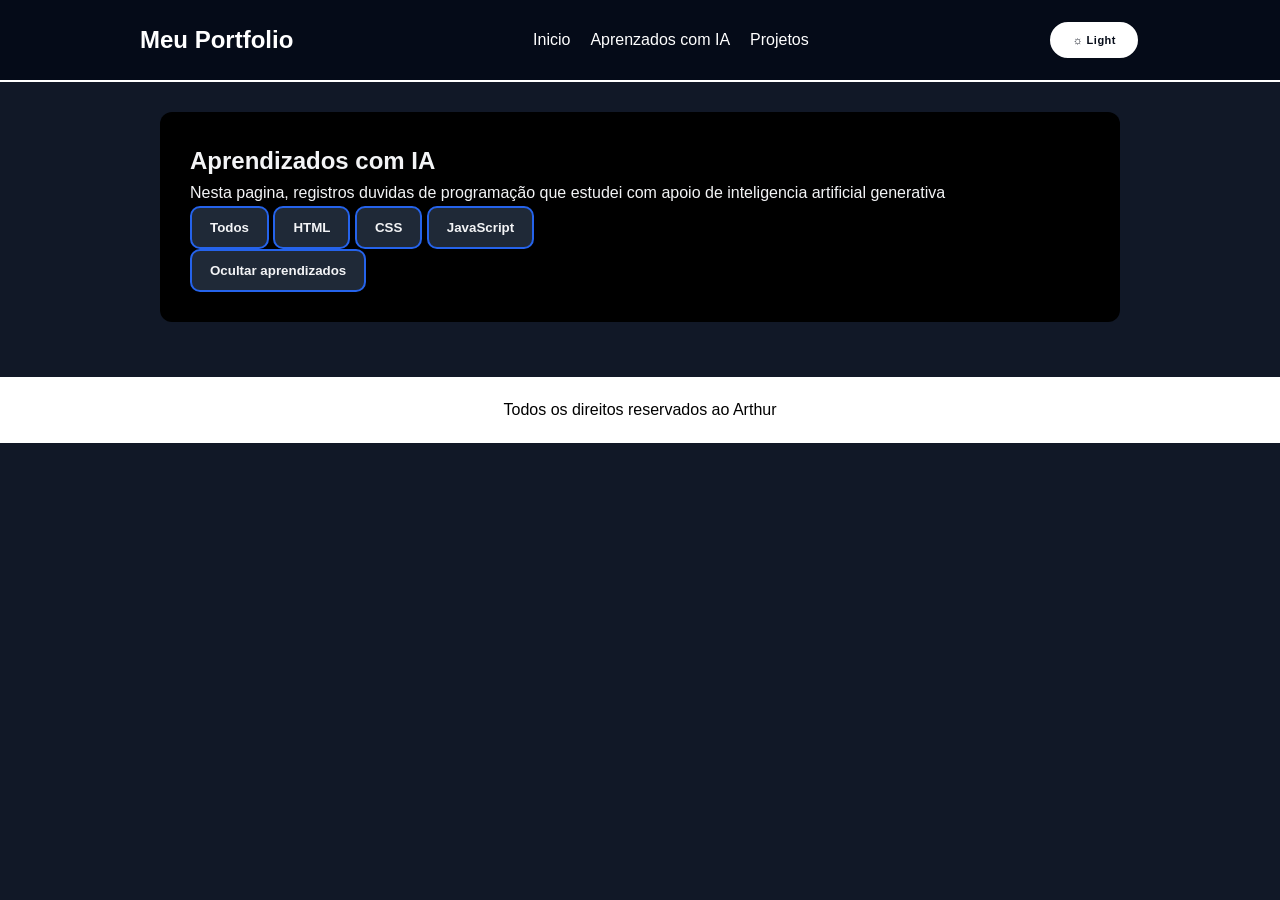
==== aprendizados.html @ 37878d1a "Portfolio-Senai" ====
<!DOCTYPE html>
<html lang="pt-BR">
<head>
    <meta charset="UTF-8">
    <meta name="viewport" content="width=device-width, initial-scale=1.0">
    <title>Aprendizados com IA</title>
    <link rel="stylesheet" href="style.css">
</head>
<body>
    <header>
        <nav>
            <h1>Meu Portfolio</h1>

            <ul>
                <li><a href="index.html">Inicio</a></li>
                <li><a href="aprendizados.html">Aprenzados com IA</a></li>
                <li><a href="projetos.html">Projetos</a></li>
            </ul>
             <button id="temaBtn" onclick="trocarTema()">
                ☼ Light
            </button>
        </nav>
    </header>

    <main>
        <section>
            <h2>Aprendizados com IA</h2>
            <P>Nesta pagina, registros duvidas de programação que estudei com apoio de inteligencia artificial generativa</P>
            
            <p id="contadoraprendizados"></p>
            
            <div class="filtros">
                <button onclick="filtrarAprendizados('Todos')">Todos</button>
                <button onclick="filtrarAprendizados('HTML')">HTML</button>
                <button onclick="filtrarAprendizados('CSS')">CSS</button>
                <button onclick="filtrarAprendizados('JavaScript')">JavaScript</button>
            </div>
            
            <button onclick="mostrarOcultarAprendizados()" id="botaoaprendizados">
                Ocultar aprendizados
            </button>
            <div id="listaAprendizados" class="cards-aprendizados"></div>
        </section>
    </main>

    <footer>
        <p>Todos os direitos reservados ao Arthur</p>
    </footer>

    <script src="script.js"></script>

</body>
</html>
---- style.css ----
/* Reiniciando formatação */
*{
    margin: 0;
    padding: 0;
    box-sizing: border-box;
}

body{
    font-family: Arial, Helvetica, sans-serif;
    background-color:  #111827;
    color:#f3f4f6;
    line-height: 1.6;
}

header{
    background-color: #050b18;
    color: white;
    padding: 20px;
    border-bottom: 2px solid white;
}

.foto-perfil{
    width: 160px;
    height: 160px;
    border-radius: 50%;
    margin: 20px;
    border: 4px solid #111827;
}

nav{
    max-width: 1000px;
    display: flex;
    margin: 0 auto;
    justify-content: space-between;
    align-items: center;
    flex-wrap: wrap;
}

nav.h1{
    font-size: 28px;
}

nav ul{
    list-style: none;
    display: flex;
    gap: 20px;
    flex-wrap: wrap;
}

nav a{
    color: white;
    text-decoration: none;
    transition: 0.3s;
}

nav a:hover{
    color: #2563eb;
}

main{
    max-width: 1000px;
    margin: 0 auto;
    padding: 30px 20px;
}

section{
    background-color: black;
    margin-bottom: 25px;
    padding: 30px;
    border-radius: 12px;
}

.banner{
    text-align: center;
    padding: 50px 30px;
}

.banner h2{
    font-size: 32px;
    margin-bottom: 15px;
}

.banner p{
    margin-bottom: 20px;
}

button{
    background-color: #1f2937;
    color: #f3f4f6;
    padding: 12px 18px;
    border: 2px solid #2563eb;
    border-radius: 10px;
    cursor: pointer;
    font-weight: bold;
    transition: 0.3s;
}

button:hover{
    background-color: #2563eb;
    transform: scale(1.05);
}

.icone-tecnologia{
    width: 60px;
    height: 60px;  
    margin-bottom: 10px;
}

.icone-css{
    width: 60px;
    height: 60px;
    margin-bottom: 10px;
}

.icone-java{
      width: 60px;
    height: 60px;
    margin-bottom: 10px;
}
  
.cards,
.projetos{
    display: grid;
    grid-template-columns: repeat(2,1fr);
    gap: 20px;
}

.card,
.projeto{
    background-color: #f9fafb;
    padding: 20px;
    border-left: 5px solid #2563eb;
    border-radius: 8px;
}

.card {
    display: flex;
    align-items: center;
    gap: 15px;
}

.card h3,
.card p,
.projeto h3,
.projeto p{
    color: black;
    margin-bottom: 10px;
}

#contato a{
    color: #2563eb;
}

footer{
    text-align: center;
    background-color: white;
    color: black;
    padding: 20px;
}

@media(max-width: 700px){
    nav{
        flex-direction: column;
        gap: 15px;
    }

    nav ul{
        justify-content: center;
    }

    .cards{
        grid-template-columns: 1fr;
    }

    .banner h2{
        font-size: 26px;
    }
}

/* =========================
   LIGHT MODE
========================= */

.light-mode{
    background-color: #f3f4f6;
    color: #111827;
}

.light-mode header{
    background-color: white;
    color: #050b18;
    border-bottom: 2px solid #050b18;
}

/* Links no modo claro */
.light-mode nav a{
    color: #111827;
}

.light-mode nav a:hover{
    color: #2563eb;
}

/* SEÇÕES */
.light-mode section{
    background-color: white;
    color: #111827;
    box-shadow: 0 2px 8px rgba(0,0,0,0.08);
}

/* CARDS */
.light-mode .card,
.light-mode .projeto{
    background-color: #f9fafb;
    color: #111827;
}

/* FOOTER */
.light-mode footer{
    background-color: white;
    color: #111827;
    border-top: 2px solid #2563eb;
}

/* =========================
   BOTÃO TEMA
========================= */


/* SITE DARK -> botão claro */
#temaBtn{
    background-color: white;
    color: #050b18;
    border: 2px solid #050b18;
    padding: 12px 24px;
    border-radius: 40px;
    cursor: pointer;
    font-weight: bold;
    font-size: 18px;
    transition: 0.3s;
}

/* Hover */
#temaBtn:hover{
    transform: scale(1.05);
}

/* SITE LIGHT -> botão escuro */
.light-mode #temaBtn{
    background-color: #050b18;
    color: white;
    border: 2px solid #050b18;
}

#temaBtn{
    font-size: 11px;
    letter-spacing: 0.5px;
    padding: 12px 22px;
}

#sobre p{
    text-align: justify;
    margin-bottom: 20px;
    line-height: 1.8;
}

/* =========================
   PÁGINA PROJETOS
========================= */

.projeto{
    margin-top: 30px;
    padding: 30px;
}

.projeto h3{
    margin-bottom: 20px;
}

.projeto p{
    line-height: 1.8;
}

/* =========================
   TEXTO DA PÁGINA PROJETOS
========================= */

#projetos h2{
    margin-bottom: 20px;
}

#projetos p{
    margin-bottom: 25px;
    line-height: 1.8;
}

#projetos h3{
    margin-bottom: 20px;
    margin-top: 30px;
}
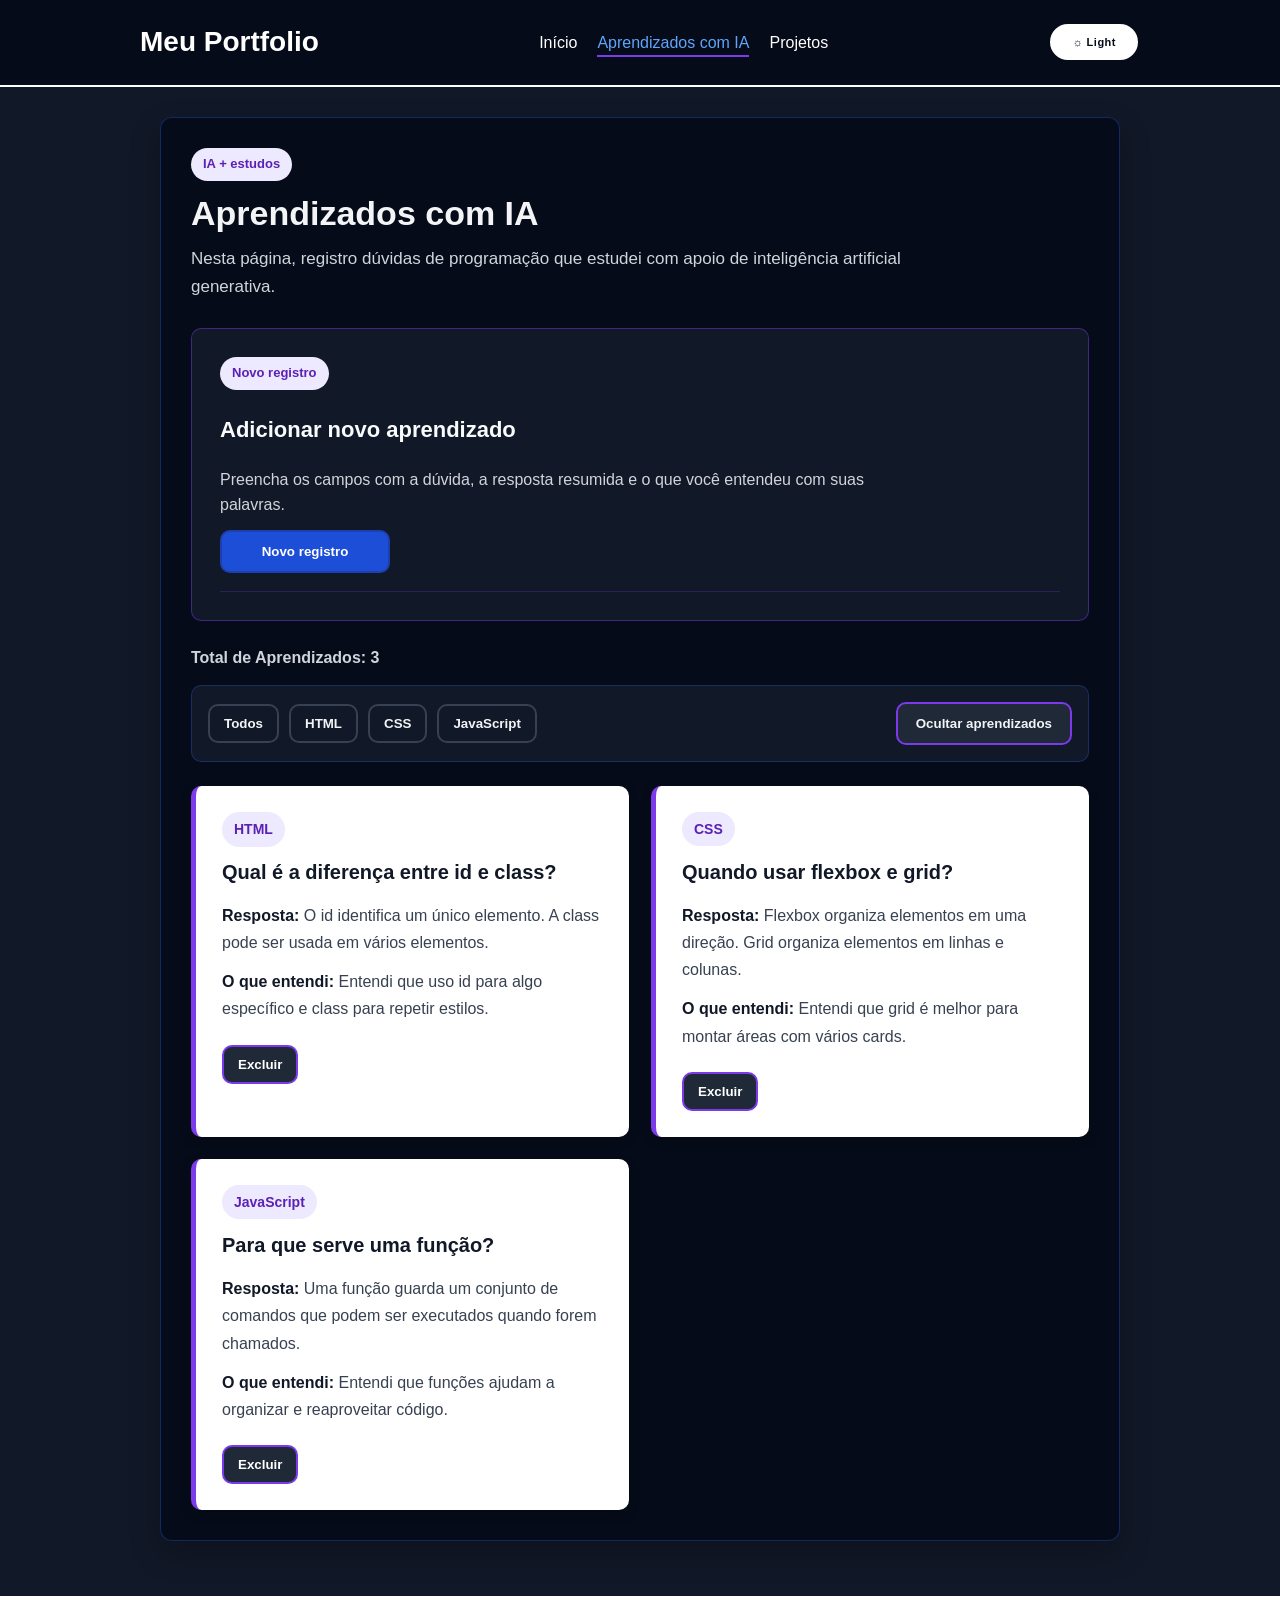
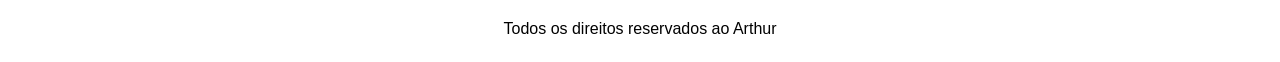
==== commit c9782bc1: "Atualizações do dia: ajustes em aprendizados, layout e estilo" ====
--- a/aprendizados.html
+++ b/aprendizados.html
@@ -1,44 +1,98 @@
-<!DOCTYPE html>
+﻿<!DOCTYPE html>
 <html lang="pt-BR">
+
 <head>
     <meta charset="UTF-8">
     <meta name="viewport" content="width=device-width, initial-scale=1.0">
     <title>Aprendizados com IA</title>
     <link rel="stylesheet" href="style.css">
 </head>
+
 <body>
     <header>
         <nav>
             <h1>Meu Portfolio</h1>
 
             <ul>
-                <li><a href="index.html">Inicio</a></li>
-                <li><a href="aprendizados.html">Aprenzados com IA</a></li>
+                <li><a href="index.html">Início</a></li>
+                <li><a href="aprendizados.html">Aprendizados com IA</a></li>
                 <li><a href="projetos.html">Projetos</a></li>
             </ul>
-             <button id="temaBtn" onclick="trocarTema()">
+
+            <button id="temaBtn" onclick="trocarTema()">
                 ☼ Light
             </button>
         </nav>
     </header>
 
     <main>
-        <section>
-            <h2>Aprendizados com IA</h2>
-            <P>Nesta pagina, registros duvidas de programação que estudei com apoio de inteligencia artificial generativa</P>
+        <section class="pagina-aprendizados">
+            <div class="cabecalho-aprendizados">
+                <span class="etiqueta-pagina">IA + estudos</span>
+                <h2>Aprendizados com IA</h2>
+                <p>Nesta página, registro dúvidas de programação que estudei com apoio de inteligência artificial generativa.</p>
+            </div>
+
+            <form class="form-aprendizado" onsubmit="return adicionarAprendizado(event)">
+                <div class="cabecalho-form">
+                    <span class="etiqueta-pagina">Novo registro</span>
+                    <h3>Adicionar novo aprendizado</h3>
+                    <p>Preencha os campos com a dúvida, a resposta resumida e o que você entendeu com suas palavras.</p>
+                    <button type="button" id="botaoNovoRegistro" onclick="alternarFormularioAprendizado()">
+                        Novo registro
+                    </button>
+                </div>
+
+                <div id="camposAprendizado" class="campos-aprendizado oculto-form">
+                    <div class="campo-form">
+                        <label for="tema">Tema</label>
+                        <select id="tema" required>
+                            <option value="">Selecione</option>
+                            <option value="HTML">HTML</option>
+                            <option value="CSS">CSS</option>
+                            <option value="JavaScript">JavaScript</option>
+                        </select>
+                    </div>
+
+                    <div class="campo-form">
+                        <label for="pergunta">Pergunta</label>
+                        <input type="text" id="pergunta" placeholder="Digite sua dúvida" required>
+                    </div>
+
+                    <div class="campo-form campo-form-completo">
+                        <label for="resposta">Resposta resumida</label>
+                        <textarea id="resposta" placeholder="Resumo da resposta da IA" required></textarea>
+                    </div>
+
+                    <div class="campo-form campo-form-completo">
+                        <label for="entendimento">O que eu entendi</label>
+                        <textarea id="entendimento" placeholder="Explique com as suas palavras" required></textarea>
+                    </div>
+
+                    <p id="feedbackFormulario" class="feedback-form" aria-live="polite"></p>
+
+                    <div class="acoes-form">
+                        <button type="submit">Adicionar aprendizado</button>
+                        <button type="button" class="botao-secundario" onclick="limparFormularioAprendizado()">Limpar campos</button>
+                    </div>
+                </div>
+            </form>
+
+            <p id="contadorAprendizados"></p>
             
-            <p id="contadoraprendizados"></p>
-            
-            <div class="filtros">
-                <button onclick="filtrarAprendizados('Todos')">Todos</button>
-                <button onclick="filtrarAprendizados('HTML')">HTML</button>
-                <button onclick="filtrarAprendizados('CSS')">CSS</button>
-                <button onclick="filtrarAprendizados('JavaScript')">JavaScript</button>
+            <div class="barra-aprendizados">
+                <div class="filtros">
+                    <button onclick="filtrarAprendizados('Todos')">Todos</button>
+                    <button onclick="filtrarAprendizados('HTML')">HTML</button>
+                    <button onclick="filtrarAprendizados('CSS')">CSS</button>
+                    <button onclick="filtrarAprendizados('JavaScript')">JavaScript</button>
+                </div>
+                
+                <button onclick="mostrarOcultarAprendizados()" id="botaoAprendizados">
+                    Ocultar aprendizados
+                </button>
             </div>
-            
-            <button onclick="mostrarOcultarAprendizados()" id="botaoaprendizados">
-                Ocultar aprendizados
-            </button>
+
             <div id="listaAprendizados" class="cards-aprendizados"></div>
         </section>
     </main>
@@ -48,6 +102,6 @@
     </footer>
 
     <script src="script.js"></script>
+</body>
 
-</body>
-</html>+</html>
--- a/style.css
+++ b/style.css
@@ -36,7 +36,7 @@
     flex-wrap: wrap;
 }
 
-nav.h1{
+nav h1{
     font-size: 28px;
 }
 
@@ -55,6 +55,12 @@
 
 nav a:hover{
     color: #2563eb;
+}
+
+nav a.ativo{
+    color: #60a5fa;
+    border-bottom: 2px solid #7c3aeb;
+    padding-bottom: 4px;
 }
 
 main{
@@ -92,12 +98,18 @@
     border-radius: 10px;
     cursor: pointer;
     font-weight: bold;
-    transition: 0.3s;
-}
-
-button:hover{
+    box-shadow: 0 0 0 rgba(37, 99, 235, 0);
+    transition: background-color 0.3s, border-color 0.3s, color 0.3s, transform 0.3s, box-shadow 0.3s;
+}
+
+button:hover,
+button:focus-visible{
     background-color: #2563eb;
-    transform: scale(1.05);
+    color: #ffffff;
+    border-color: #60a5fa;
+    transform: translateY(-3px) scale(1.03);
+    box-shadow: 0 10px 22px rgba(37, 99, 235, 0.35);
+    outline: none;
 }
 
 .icone-tecnologia{
@@ -147,6 +159,523 @@
     margin-bottom: 10px;
 }
 
+.cards-aprendizados {
+    display: grid;
+    grid-template-columns: repeat(2, 1fr);
+    gap: 22px;
+    margin-top: 24px;
+}
+
+.aprendizado{
+    background-color: #ffffff;
+    color: #111827;
+    padding: 26px;
+    border-radius: 10px;
+    border-left: 5px solid #7c3aeb;
+    box-shadow: 0 4px 12px rgba(0,0,0,0.16);
+}
+
+.aprendizado span{
+    display: inline-block;
+    background-color: #ede9fe;
+    color: #5b21b6;
+    padding: 6px 12px;
+    border-radius: 20px;
+    font-size: 14px;
+    font-weight: bold;
+    margin-bottom: 10px;
+}
+
+.aprendizado h3{
+    color: #111827;
+    font-size: 20px;
+    margin-bottom: 14px;
+}
+
+.aprendizado p{
+    color: #374151;
+    font-size: 16px;
+    line-height: 1.7;
+    margin-bottom: 12px;
+}
+
+.aprendizado strong{
+    color: #111827;
+}
+
+.botao-excluir{
+    margin-top: 10px;
+    background-color: #1f2937;
+    border-color: #7c3aeb;
+    color: #ffffff;
+    padding: 10px 14px;
+}
+
+.botao-excluir:hover,
+.botao-excluir:focus-visible{
+    background-color: #7c3aeb;
+    border-color: #a78bfa;
+    box-shadow: 0 10px 22px rgba(124, 58, 235, 0.32);
+}
+
+/* =========================
+   PÁGINA APRENDIZADOS
+========================= */
+
+.pagina-aprendizados{
+    background-color: #050b18;
+    border: 1px solid rgba(37, 99, 235, 0.35);
+    box-shadow: 0 12px 30px rgba(0,0,0,0.25);
+}
+
+.cabecalho-aprendizados{
+    max-width: 760px;
+    margin-bottom: 28px;
+}
+
+.etiqueta-pagina{
+    display: inline-block;
+    background-color: #ede9fe;
+    color: #5b21b6;
+    padding: 6px 12px;
+    border-radius: 20px;
+    font-size: 13px;
+    font-weight: bold;
+    margin-bottom: 12px;
+}
+
+.cabecalho-aprendizados h2{
+    font-size: 34px;
+    line-height: 1.2;
+    margin-bottom: 12px;
+}
+
+.cabecalho-aprendizados p{
+    color: #d1d5db;
+    font-size: 17px;
+}
+
+.form-aprendizado{
+    display: grid;
+    grid-template-columns: repeat(2, 1fr);
+    gap: 18px;
+    background-color: #111827;
+    padding: 28px;
+    border: 1px solid rgba(124, 58, 235, 0.45);
+    border-radius: 10px;
+    margin-bottom: 24px;
+}
+
+.cabecalho-form{
+    grid-column: 1 / -1;
+    display: grid;
+    grid-template-columns: minmax(220px, 0.7fr) 1fr;
+    align-items: end;
+    gap: 12px 24px;
+    padding-bottom: 18px;
+    border-bottom: 1px solid rgba(124, 58, 235, 0.25);
+}
+
+.cabecalho-form .etiqueta-pagina{
+    grid-column: 1 / -1;
+    justify-self: start;
+    width: fit-content;
+    margin-bottom: 10px;
+}
+
+.cabecalho-form h3{
+    grid-column: 1 / -1;
+    color: #f9fafb;
+    font-size: 22px;
+    margin-bottom: 8px;
+}
+
+.cabecalho-form p{
+    grid-column: 1 / -1;
+    color: #d1d5db;
+    max-width: 680px;
+    margin: 0;
+}
+
+#botaoNovoRegistro{
+    grid-column: 1 / 2;
+    justify-self: start;
+    align-self: start;
+    min-width: 170px;
+    padding: 12px 18px;
+    background-color: #1d4ed8;
+    border-color: #1e40af;
+    color: #ffffff;
+}
+
+#botaoNovoRegistro:hover,
+#botaoNovoRegistro:focus-visible{
+    background-color: #1e40af;
+    border-color: #2563eb;
+}
+
+.campo-form{
+    display: flex;
+    flex-direction: column;
+    gap: 8px;
+}
+
+.campos-aprendizado{
+    grid-column: 1 / -1;
+    display: grid;
+    grid-template-columns: repeat(2, 1fr);
+    gap: 18px;
+}
+
+.oculto-form{
+    display: none;
+}
+
+.campo-form-completo,
+.acoes-form{
+    grid-column: 1 / -1;
+}
+
+.form-aprendizado label{
+    color: #d1d5db;
+    font-size: 14px;
+    font-weight: bold;
+}
+
+.form-aprendizado input,
+.form-aprendizado select,
+.form-aprendizado textarea{
+    width: 100%;
+    background-color: #f9fafb;
+    color: #111827;
+    border: 2px solid transparent;
+    border-radius: 8px;
+    padding: 12px 14px;
+    font: inherit;
+    outline: none;
+}
+
+.form-aprendizado input:focus,
+.form-aprendizado select:focus,
+.form-aprendizado textarea:focus{
+    border-color: #7c3aeb;
+    box-shadow: 0 0 0 3px rgba(124, 58, 235, 0.22);
+}
+
+.form-aprendizado textarea{
+    min-height: 118px;
+    resize: vertical;
+}
+
+.acoes-form{
+    display: flex;
+    justify-content: flex-start;
+    gap: 12px;
+    flex-wrap: wrap;
+    margin-top: 8px;
+}
+
+.form-aprendizado button{
+    background-color: #2563eb;
+    border-color: #2563eb;
+    min-width: 220px;
+}
+
+.botao-secundario{
+    background-color: #1f2937;
+    border-color: #7c3aeb;
+}
+
+.feedback-form{
+    grid-column: 1 / -1;
+    min-height: 24px;
+    font-weight: bold;
+}
+
+.feedback-form.sucesso{
+    color: #86efac;
+}
+
+.feedback-form.erro{
+    color: #fca5a5;
+}
+
+.feedback-form.info{
+    color: #bfdbfe;
+}
+
+#contadorAprendizados{
+    color: #d1d5db;
+    font-weight: bold;
+    margin-bottom: 14px;
+}
+
+.barra-aprendizados{
+    display: flex;
+    align-items: center;
+    justify-content: space-between;
+    gap: 16px;
+    flex-wrap: wrap;
+    padding: 16px;
+    background-color: #111827;
+    border-radius: 10px;
+    border: 1px solid rgba(37, 99, 235, 0.3);
+}
+
+.filtros{
+    display: flex;
+    gap: 10px;
+    flex-wrap: wrap;
+}
+
+.filtros button{
+    background-color: transparent;
+    border-color: #374151;
+    color: #f3f4f6;
+    padding: 10px 14px;
+}
+
+.filtros button:hover{
+    border-color: #7c3aeb;
+    background-color: #7c3aeb;
+    box-shadow: 0 10px 22px rgba(124, 58, 235, 0.32);
+}
+
+#botaoAprendizados{
+    border-color: #7c3aeb;
+}
+
+.aprendizado{
+    transition: transform 0.3s, box-shadow 0.3s;
+    animation: aparecerCard 0.35s ease both;
+}
+
+.aprendizado:hover{
+    transform: translateY(-4px);
+    box-shadow: 0 12px 22px rgba(0,0,0,0.22);
+}
+
+@keyframes aparecerCard{
+    from{
+        opacity: 0;
+        transform: translateY(12px);
+    }
+
+    to{
+        opacity: 1;
+        transform: translateY(0);
+    }
+}
+
+.light-mode .pagina-aprendizados{
+    background-color: #ffffff;
+    border-color: rgba(37, 99, 235, 0.18);
+}
+
+.light-mode .cabecalho-aprendizados p,
+.light-mode #contadorAprendizados{
+    color: #374151;
+}
+
+.light-mode .form-aprendizado,
+.light-mode .barra-aprendizados{
+    background-color: #f8fafc;
+    border-color: #dbeafe;
+}
+
+.light-mode .form-aprendizado h3{
+    color: #111827;
+}
+
+.light-mode .cabecalho-form{
+    border-bottom-color: #dbeafe;
+}
+
+.light-mode .cabecalho-form p{
+    color: #374151;
+}
+
+.light-mode .form-aprendizado label{
+    color: #1f2937;
+}
+
+.light-mode .form-aprendizado input,
+.light-mode .form-aprendizado select,
+.light-mode .form-aprendizado textarea{
+    background-color: #ffffff;
+    color: #111827;
+    border-color: #bfdbfe;
+    box-shadow: 0 2px 6px rgba(37, 99, 235, 0.08);
+}
+
+.light-mode .form-aprendizado input::placeholder,
+.light-mode .form-aprendizado textarea::placeholder{
+    color: #6b7280;
+}
+
+.light-mode .form-aprendizado input:hover,
+.light-mode .form-aprendizado select:hover,
+.light-mode .form-aprendizado textarea:hover{
+    border-color: #60a5fa;
+}
+
+.light-mode .form-aprendizado input:focus,
+.light-mode .form-aprendizado select:focus,
+.light-mode .form-aprendizado textarea:focus{
+    background-color: #ffffff;
+    border-color: #7c3aeb;
+    box-shadow: 0 0 0 3px rgba(124, 58, 235, 0.18);
+}
+
+.light-mode .feedback-form.sucesso{
+    color: #166534;
+}
+
+.light-mode .feedback-form.erro{
+    color: #b91c1c;
+}
+
+.light-mode .feedback-form.info{
+    color: #1d4ed8;
+}
+
+.light-mode .filtros button{
+    background-color: #ffffff;
+    color: #111827;
+    border-color: #bfdbfe;
+}
+
+.light-mode .filtros button:hover,
+.light-mode .filtros button:focus-visible{
+    background-color: #7c3aeb;
+    border-color: #7c3aeb;
+    color: #ffffff;
+}
+
+/* =========================
+   PADRÃO VISUAL DAS PÁGINAS
+========================= */
+
+.secao-padrao,
+.secao-destaque{
+    background-color: #050b18;
+    border: 1px solid rgba(37, 99, 235, 0.35);
+    box-shadow: 0 12px 30px rgba(0,0,0,0.25);
+}
+
+.cabecalho-secao{
+    max-width: 760px;
+    margin-bottom: 24px;
+}
+
+.cabecalho-secao h2{
+    font-size: 32px;
+    line-height: 1.2;
+    margin-bottom: 12px;
+}
+
+.cabecalho-secao p{
+    color: #d1d5db;
+    font-size: 17px;
+}
+
+.banner.secao-destaque{
+    display: flex;
+    flex-direction: column;
+    align-items: center;
+    border-color: rgba(124, 58, 235, 0.45);
+}
+
+.banner .etiqueta-pagina{
+    margin-bottom: 0;
+}
+
+.banner h2{
+    font-size: 38px;
+    line-height: 1.2;
+}
+
+.foto-perfil{
+    border-color: #7c3aeb;
+    box-shadow: 0 0 0 6px rgba(124, 58, 235, 0.18);
+}
+
+#sobre p{
+    color: #d1d5db;
+}
+
+#TecnologiaSelecionada{
+    color: #bfdbfe;
+    font-weight: bold;
+    margin-bottom: 16px;
+}
+
+.card,
+.projeto{
+    background-color: #ffffff;
+    color: #111827;
+    border-left-color: #2563eb;
+    box-shadow: 0 4px 12px rgba(0,0,0,0.16);
+    transition: transform 0.3s, box-shadow 0.3s;
+}
+
+.card:hover,
+.projeto:hover{
+    transform: translateY(-4px);
+    box-shadow: 0 12px 22px rgba(0,0,0,0.22);
+}
+
+.card{
+    min-height: 132px;
+    cursor: pointer;
+}
+
+.card h3,
+.projeto h3{
+    color: #111827;
+    font-size: 20px;
+}
+
+.card p,
+.projeto p{
+    color: #374151;
+}
+
+.projeto{
+    border-left-color: #7c3aeb;
+}
+
+.projeto .etiqueta-pagina{
+    margin-bottom: 14px;
+}
+
+.contato-card a{
+    display: inline-block;
+    color: #bfdbfe;
+    font-weight: bold;
+    text-decoration: none;
+    border-bottom: 2px solid #7c3aeb;
+}
+
+.contato-card a:hover{
+    color: #ffffff;
+}
+
+.light-mode .secao-padrao,
+.light-mode .secao-destaque{
+    background-color: #ffffff;
+    border-color: rgba(37, 99, 235, 0.18);
+}
+
+.light-mode .cabecalho-secao p,
+.light-mode #sobre p{
+    color: #374151;
+}
+
+.light-mode .contato-card a{
+    color: #2563eb;
+}
+
 #contato a{
     color: #2563eb;
 }
@@ -206,6 +735,20 @@
     background-color: white;
     color: #111827;
     box-shadow: 0 2px 8px rgba(0,0,0,0.08);
+}
+
+.light-mode button{
+    background-color: #ffffff;
+    color: #111827;
+    border-color: #2563eb;
+}
+
+.light-mode button:hover,
+.light-mode button:focus-visible{
+    background-color: #2563eb;
+    color: #ffffff;
+    border-color: #60a5fa;
+    box-shadow: 0 10px 22px rgba(37, 99, 235, 0.25);
 }
 
 /* CARDS */
@@ -242,7 +785,11 @@
 
 /* Hover */
 #temaBtn:hover{
-    transform: scale(1.05);
+    background-color: #2563eb;
+    color: #ffffff;
+    border-color: #60a5fa;
+    transform: translateY(-3px) scale(1.03);
+    box-shadow: 0 10px 22px rgba(37, 99, 235, 0.35);
 }
 
 /* SITE LIGHT -> botão escuro */
@@ -297,4 +844,97 @@
 #projetos h3{
     margin-bottom: 20px;
     margin-top: 30px;
-}+}
+
+.oculto{
+    display: none;
+}
+
+@media(max-width: 700px){
+    main{
+        padding: 20px 14px;
+    }
+
+    section{
+        padding: 22px;
+    }
+
+    .cabecalho-aprendizados h2{
+        font-size: 28px;
+    }
+
+    .form-aprendizado{
+        grid-template-columns: 1fr;
+        padding: 20px;
+        gap: 16px;
+    }
+
+    .campos-aprendizado{
+        grid-template-columns: 1fr;
+        gap: 16px;
+    }
+
+    .cabecalho-form{
+        grid-template-columns: 1fr;
+        padding-bottom: 14px;
+    }
+
+    .cabecalho-form p{
+        font-size: 15px;
+    }
+
+    #botaoNovoRegistro{
+        width: 100%;
+    }
+
+    .form-aprendizado input,
+    .form-aprendizado select,
+    .form-aprendizado textarea{
+        font-size: 16px;
+    }
+
+    .barra-aprendizados{
+        align-items: stretch;
+        padding: 14px;
+    }
+
+    .filtros,
+    .barra-aprendizados #botaoAprendizados,
+    .acoes-form,
+    .form-aprendizado button{
+        width: 100%;
+    }
+
+    .filtros button{
+        flex: 1;
+        min-width: 120px;
+    }
+
+    .cards-aprendizados{
+        grid-template-columns: 1fr;
+    }
+
+    .cards,
+    .projetos{
+        grid-template-columns: 1fr;
+    }
+}
+
+@media(max-width: 420px){
+    nav h1{
+        font-size: 24px;
+    }
+
+    nav ul{
+        gap: 12px;
+    }
+
+    .cabecalho-aprendizados h2,
+    .cabecalho-secao h2{
+        font-size: 26px;
+    }
+
+    .filtros button{
+        min-width: 100%;
+    }
+}
